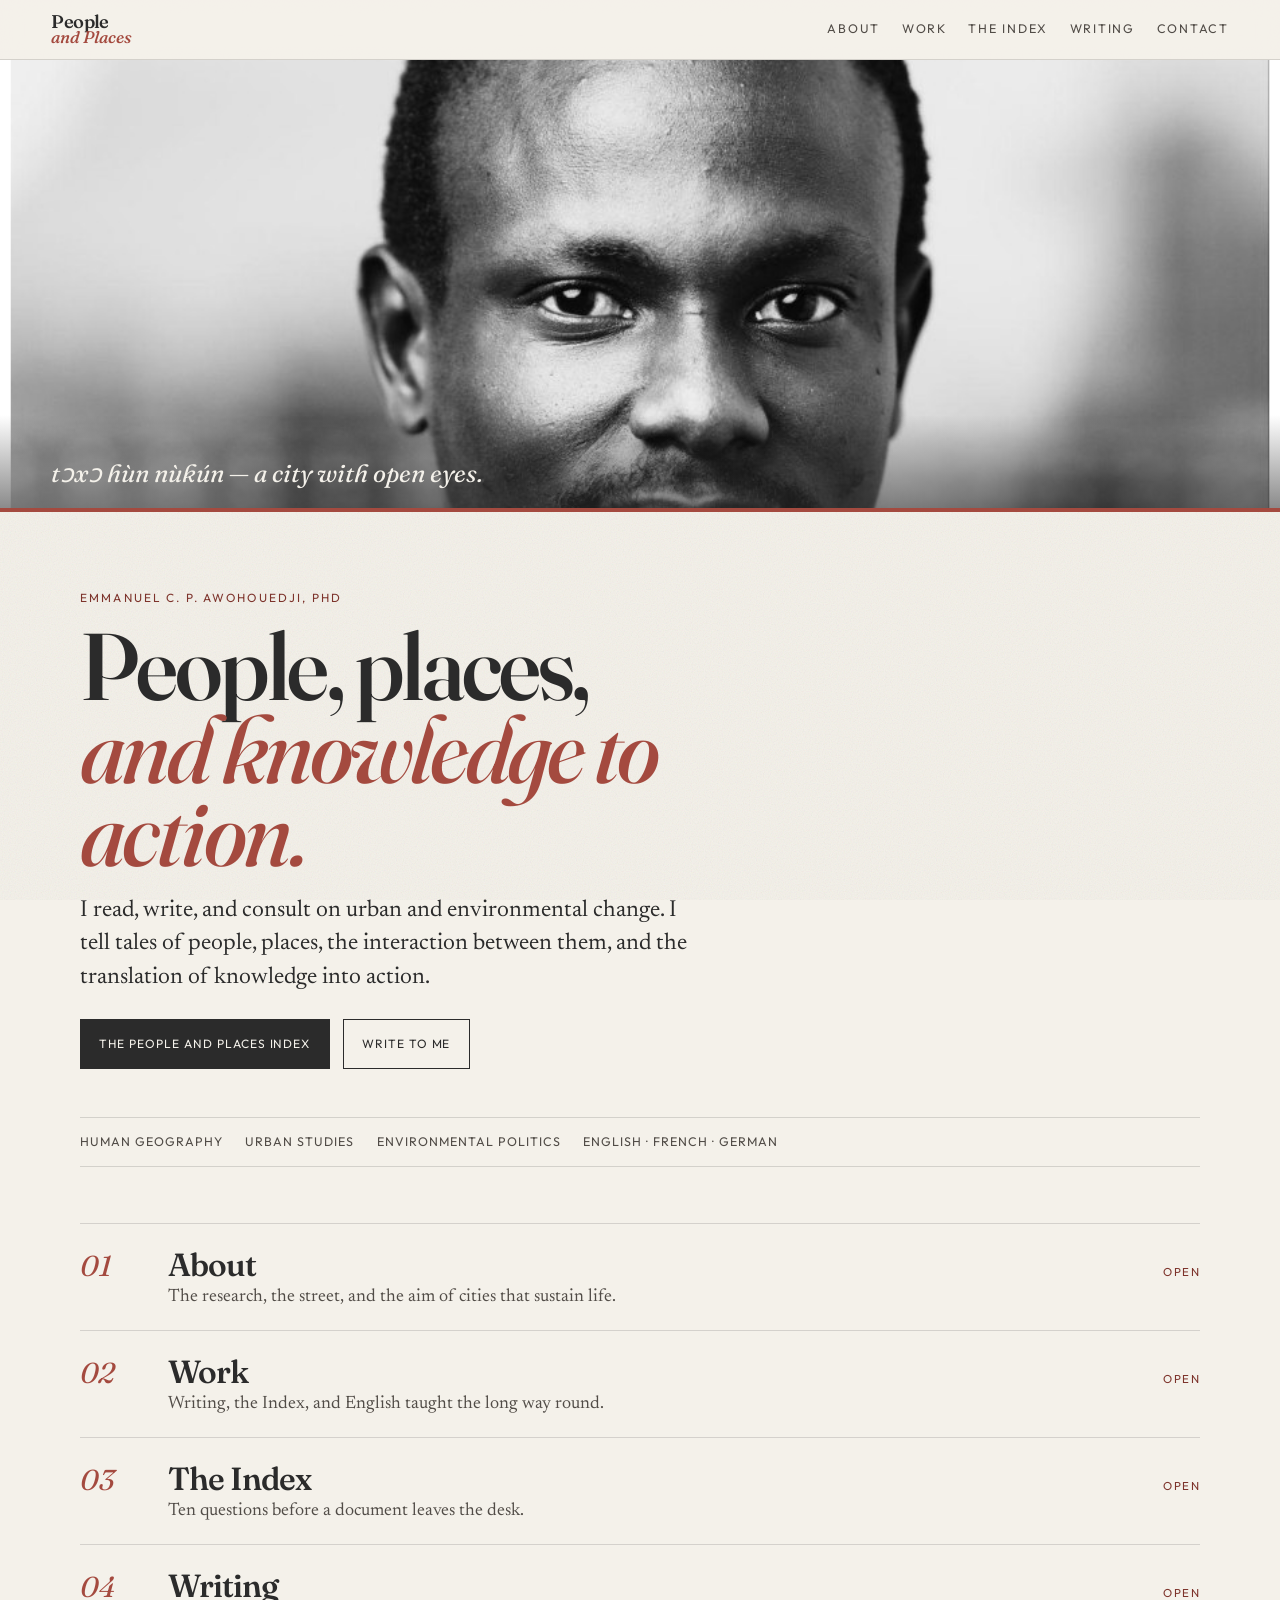
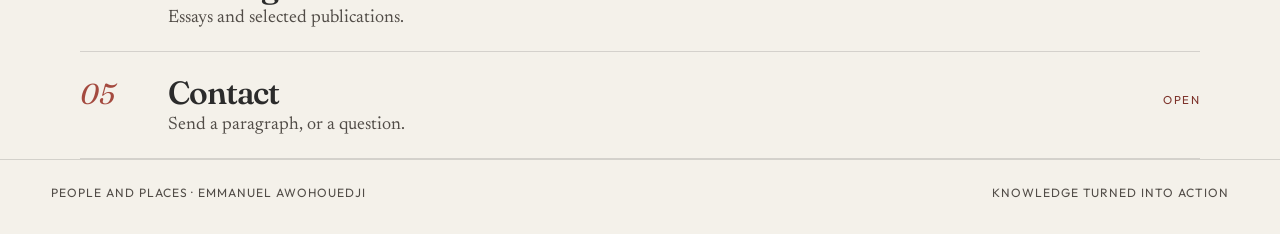
==== index.html @ 2963d398 "Add the People and Places personal site. Publish the multipage site built from the Tusso brief, with" ====
<!DOCTYPE html>
<html lang="en">
<head>
  <meta charset="utf-8">
  <meta name="viewport" content="width=device-width, initial-scale=1">
  <title>People and Places — Emmanuel Awohouedji</title>
  <meta name="description" content="Emmanuel C. P. Awohouedji writes and consults on people, places, and knowledge turned into action.">
  <link rel="icon" href="favicon.svg" type="image/svg+xml">
  <link rel="preconnect" href="https://fonts.googleapis.com">
  <link rel="preconnect" href="https://fonts.gstatic.com" crossorigin>
  <link href="https://fonts.googleapis.com/css2?family=Fraunces:ital,opsz,wght@0,9..144,500;0,9..144,560;1,9..144,480;1,9..144,560&family=Newsreader:ital,opsz,wght@0,6..72,400;0,6..72,500;1,6..72,400&family=Outfit:wght@400;500&display=swap" rel="stylesheet">
  <link rel="stylesheet" href="styles.css">
</head>
<body>
  <a class="skip" href="#content">Skip to content</a>
  <header class="site">
    <a class="brand" href="index.html" aria-current="page">
      <span class="brand-people">People</span>
      <span class="brand-places">and Places</span>
    </a>
    <button class="nav-toggle" type="button" aria-expanded="false" aria-controls="site-nav">Menu</button>
    <nav class="site-nav" id="site-nav">
      <a href="about.html">About</a>
      <a href="work.html">Work</a>
      <a href="ppi.html">The Index</a>
      <a href="writing.html">Writing</a>
      <a href="contact.html">Contact</a>
    </nav>
  </header>

  <main id="content">
    <figure class="accroche">
      <img class="face" src="assets/portrait-c.jpg" width="952" height="1326" alt="Portrait of Emmanuel Awohouedji">
      <figcaption>tɔxɔ hùn nùkún — a city with open eyes.</figcaption>
    </figure>
    <div class="wrap hero solo">
      <div>
        <p class="kicker">Emmanuel C. P. Awohouedji, PhD</p>
        <h1>People, places, <em>and knowledge to action.</em></h1>
        <p class="lede">I read, write, and consult on urban and environmental change. I tell tales of people, places, the interaction between them, and the translation of knowledge into action.</p>
        <div class="actions">
          <a class="btn" href="ppi.html">The People and Places Index</a>
          <a class="btn ghost" href="contact.html">Write to me</a>
        </div>
      </div>
    </div>

    <div class="wrap">
      <ul class="meta-row">
        <li>Human geography</li>
        <li>Urban studies</li>
        <li>Environmental politics</li>
        <li>English · French · German</li>
      </ul>
      <nav aria-label="Pages">
        <ol class="routes">
          <li>
            <a href="about.html">
              <span class="num">01</span>
              <div>
                <h2>About</h2>
                <p>The research, the street, and the aim of cities that sustain life.</p>
              </div>
              <span class="go">Open</span>
            </a>
          </li>
          <li>
            <a href="work.html">
              <span class="num">02</span>
              <div>
                <h2>Work</h2>
                <p>Writing, the Index, and English taught the long way round.</p>
              </div>
              <span class="go">Open</span>
            </a>
          </li>
          <li>
            <a href="ppi.html">
              <span class="num">03</span>
              <div>
                <h2>The Index</h2>
                <p>Ten questions before a document leaves the desk.</p>
              </div>
              <span class="go">Open</span>
            </a>
          </li>
          <li>
            <a href="writing.html">
              <span class="num">04</span>
              <div>
                <h2>Writing</h2>
                <p>Essays and selected publications.</p>
              </div>
              <span class="go">Open</span>
            </a>
          </li>
          <li>
            <a href="contact.html">
              <span class="num">05</span>
              <div>
                <h2>Contact</h2>
                <p>Send a paragraph, or a question.</p>
              </div>
              <span class="go">Open</span>
            </a>
          </li>
        </ol>
      </nav>
    </div>
  </main>

  <footer class="site">
    <span>People and Places · Emmanuel Awohouedji</span>
    <span>Knowledge turned into action</span>
  </footer>
  <script src="site.js"></script>
</body>
</html>
---- styles.css ----
:root {
  --paper: #f4f1ea;
  --paper-2: #ebe4d8;
  --ink: #2b2b2b;
  --ink-soft: #514c47;
  --clay: #a44a3f;
  --clay-deep: #7d332b;
  --line: rgba(43, 43, 43, 0.16);
  --sage: #6f7d68;
  --sand: #b08968;
  --slate: #5e6d7a;
  --shadow: 0 24px 60px rgba(43, 43, 43, 0.12);
  --serif: "Fraunces", "Iowan Old Style", Palatino, serif;
  --text: "Newsreader", "Iowan Old Style", Palatino, serif;
  --sans: "Outfit", "Avenir Next", sans-serif;
  --pad: clamp(1.25rem, 4vw, 3.5rem);
  --max: 1120px;
}

* { box-sizing: border-box; }

html { scroll-behavior: smooth; }

body {
  margin: 0;
  color: var(--ink);
  background: var(--paper);
  font-family: var(--text);
  font-size: 1.125rem;
  line-height: 1.6;
  font-optical-sizing: auto;
}

body::before {
  content: "";
  pointer-events: none;
  position: fixed;
  inset: 0;
  opacity: 0.35;
  background-image: url("data:image/svg+xml,%3Csvg xmlns='http://www.w3.org/2000/svg' width='180' height='180'%3E%3Cfilter id='n'%3E%3CfeTurbulence type='fractalNoise' baseFrequency='.85' numOctaves='2' stitchTiles='stitch'/%3E%3C/filter%3E%3Crect width='180' height='180' filter='url(%23n)' opacity='.35'/%3E%3C/svg%3E");
  mix-blend-mode: multiply;
  z-index: 0;
}

a { color: inherit; }

img { max-width: 100%; display: block; }

.skip {
  position: absolute;
  left: 1rem;
  top: -4rem;
  background: var(--ink);
  color: var(--paper);
  padding: 0.6rem 0.9rem;
  z-index: 20;
}

.skip:focus { top: 1rem; }

.wrap {
  width: min(var(--max), calc(100% - var(--pad) * 2));
  margin-inline: auto;
}

header.site {
  position: sticky;
  top: 0;
  z-index: 10;
  display: flex;
  align-items: center;
  justify-content: space-between;
  gap: 1rem;
  padding: 0.85rem var(--pad);
  background: rgba(244, 241, 234, 0.9);
  backdrop-filter: blur(10px);
  border-bottom: 1px solid var(--line);
}

.brand {
  text-decoration: none;
  display: flex;
  flex-direction: column;
  line-height: 0.9;
}

.brand-people {
  font-family: var(--serif);
  font-weight: 560;
  font-size: 1.15rem;
  letter-spacing: -0.03em;
}

.brand-places {
  font-family: var(--serif);
  font-style: italic;
  font-weight: 500;
  color: var(--clay);
  font-size: 1.05rem;
}

.nav-toggle {
  display: none;
  font-family: var(--sans);
  letter-spacing: 0.12em;
  text-transform: uppercase;
  font-size: 0.72rem;
  background: transparent;
  border: 1px solid var(--ink);
  padding: 0.55rem 0.75rem;
  color: var(--ink);
}

nav.site-nav {
  display: flex;
  gap: 1.35rem;
  align-items: center;
}

nav.site-nav a {
  font-family: var(--sans);
  font-size: 0.78rem;
  letter-spacing: 0.14em;
  text-transform: uppercase;
  text-decoration: none;
  color: var(--ink-soft);
}

nav.site-nav a:hover,
nav.site-nav a[aria-current="page"] { color: var(--clay-deep); }

.accroche {
  position: relative;
  z-index: 1;
  margin: 0;
  border-bottom: 4px solid var(--clay);
}

.accroche img {
  width: 100%;
  height: clamp(15rem, 42vw, 28rem);
  object-fit: cover;
}

.accroche img.face { object-position: center 16%; }
.accroche img.hands { object-position: center 42%; }
.accroche img.boat { object-position: center 35%; }
.accroche.plain img {
  height: auto;
  max-height: 70vh;
  object-fit: contain;
  background: var(--paper);
}

.accroche.plain figcaption {
  position: static;
  background: none;
  color: var(--ink-soft);
  padding: 0.8rem var(--pad) 0;
}
.accroche img.wall { object-position: center 42%; }
.accroche img.city { object-position: center 62%; }

.accroche figcaption {
  position: absolute;
  left: 0;
  right: 0;
  bottom: 0;
  margin: 0;
  padding: 2.4rem var(--pad) 0.9rem;
  background: linear-gradient(transparent, rgba(43, 43, 43, 0.55));
  color: var(--paper);
  font-family: var(--serif);
  font-style: italic;
  font-size: clamp(1.15rem, 2vw, 1.55rem);
}

.hero {
  display: grid;
  grid-template-columns: minmax(0, 1.15fr) minmax(0, 0.85fr);
  gap: clamp(2rem, 5vw, 4.5rem);
  align-items: center;
  padding: clamp(2.5rem, 6vw, 5rem) 0 3rem;
  position: relative;
  z-index: 1;
}

.hero.solo { grid-template-columns: minmax(0, 40rem); }

.kicker {
  font-family: var(--sans);
  letter-spacing: 0.18em;
  text-transform: uppercase;
  font-size: 0.74rem;
  color: var(--clay-deep);
  margin: 0 0 1rem;
}

h1, h2, h3 { font-family: var(--serif); font-weight: 560; letter-spacing: -0.03em; }

.hero h1 {
  font-size: clamp(3.4rem, 7.4vw, 6.6rem);
  line-height: 0.88;
  margin: 0 0 1.25rem;
  font-weight: 560;
}

.hero h1 em {
  font-style: italic;
  font-weight: 480;
  color: var(--clay);
}

.lede {
  font-size: clamp(1.2rem, 2vw, 1.45rem);
  line-height: 1.45;
  max-width: 38rem;
  margin: 0 0 1.5rem;
}

.fon {
  font-family: var(--serif);
  font-style: italic;
  color: var(--ink-soft);
  margin: 1.4rem 0 0;
}

.fon span { color: var(--clay-deep); }

.actions { display: flex; flex-wrap: wrap; gap: 0.8rem; }

.btn {
  display: inline-flex;
  align-items: center;
  justify-content: center;
  text-decoration: none;
  font-family: var(--sans);
  letter-spacing: 0.08em;
  text-transform: uppercase;
  font-size: 0.75rem;
  padding: 0.9rem 1.15rem;
  border: 1px solid var(--ink);
  background: var(--ink);
  color: var(--paper);
}

.btn.ghost {
  background: transparent;
  color: var(--ink);
}

.btn:hover { background: var(--clay); border-color: var(--clay); color: #fff; }
.btn.ghost:hover { background: var(--clay); color: #fff; }

.portrait-frame {
  position: relative;
  margin-left: 1.2rem;
}

.portrait-frame::before {
  content: "";
  position: absolute;
  inset: 1.1rem -1rem -1rem 1.2rem;
  background: var(--clay);
  z-index: 0;
}

.portrait-frame img {
  position: relative;
  z-index: 1;
  width: 100%;
  height: min(72vh, 38rem);
  object-fit: cover;
  object-position: center 22%;
  filter: grayscale(1) contrast(1.05);
}

.caption {
  position: relative;
  z-index: 1;
  margin: 0.8rem 0 0;
  font-family: var(--sans);
  font-size: 0.72rem;
  letter-spacing: 0.14em;
  text-transform: uppercase;
  color: var(--ink-soft);
}

.meta-row {
  display: flex;
  flex-wrap: wrap;
  gap: 0.6rem 1.4rem;
  border-top: 1px solid var(--line);
  border-bottom: 1px solid var(--line);
  padding: 0.9rem 0;
  margin: 0;
  list-style: none;
  font-family: var(--sans);
  font-size: 0.78rem;
  letter-spacing: 0.08em;
  text-transform: uppercase;
  color: var(--ink-soft);
  position: relative;
  z-index: 1;
}

section { position: relative; z-index: 1; padding: clamp(2.5rem, 6vw, 4.5rem) 0; }

.page {
  position: relative;
  z-index: 1;
  padding-bottom: clamp(3rem, 7vw, 5rem);
}

.routes {
  list-style: none;
  margin: clamp(2rem, 5vw, 3.5rem) 0 0;
  padding: 0;
  border-top: 1px solid var(--line);
}

.routes a {
  display: grid;
  grid-template-columns: 4.5rem 1fr auto;
  gap: 1rem;
  align-items: baseline;
  text-decoration: none;
  padding: 1.15rem 0;
  border-bottom: 1px solid var(--line);
}

.routes a:hover h2 { color: var(--clay); }

.routes h2 {
  margin: 0;
  font-size: clamp(1.6rem, 2.5vw, 2.1rem);
}

.routes p { margin: 0.15rem 0 0; color: var(--ink-soft); }

.routes .go {
  font-family: var(--sans);
  font-size: 0.72rem;
  letter-spacing: 0.12em;
  text-transform: uppercase;
  color: var(--clay-deep);
}

.section-label {
  font-family: var(--sans);
  letter-spacing: 0.18em;
  text-transform: uppercase;
  font-size: 0.72rem;
  color: var(--clay-deep);
  margin: 0 0 0.8rem;
}

h2 {
  font-size: clamp(2.2rem, 4vw, 3.5rem);
  line-height: 1;
  margin: 0 0 1.2rem;
}

.split {
  display: grid;
  grid-template-columns: 0.9fr 1.1fr;
  gap: clamp(1.5rem, 4vw, 4rem);
  align-items: start;
}

.about-copy p { margin-top: 0; }

.pull {
  font-family: var(--serif);
  font-size: clamp(1.6rem, 2.6vw, 2.15rem);
  line-height: 1.25;
  font-weight: 500;
  margin: 1.5rem 0;
  color: var(--clay-deep);
}

.about-photo img {
  width: 100%;
  height: min(70vh, 36rem);
  object-fit: cover;
  object-position: center 20%;
  filter: grayscale(1);
}

.facts {
  display: grid;
  grid-template-columns: 1fr 1fr;
  gap: 1rem 1.5rem;
  margin: 1.5rem 0 0;
  padding: 0;
  list-style: none;
}

.facts li {
  border-top: 1px solid var(--line);
  padding-top: 0.7rem;
}

.facts strong {
  display: block;
  font-family: var(--sans);
  font-weight: 500;
  font-size: 0.72rem;
  letter-spacing: 0.12em;
  text-transform: uppercase;
  color: var(--clay-deep);
  margin-bottom: 0.2rem;
}

.places {
  display: grid;
  grid-template-columns: 1.1fr 0.9fr 1fr;
  gap: 0.8rem;
  align-items: end;
}

.places figure { margin: 0; }

.places img {
  width: 100%;
  height: 22rem;
  object-fit: cover;
  filter: grayscale(0.25);
}

.places figure:nth-child(1) img { height: 28rem; object-position: center 40%; }
.places figure:nth-child(2) img { height: 18rem; margin-top: 2.5rem; object-position: center 60%; }
.places figure:nth-child(3) img { height: 26rem; object-position: center 45%; }

.places figcaption {
  font-family: var(--serif);
  font-style: italic;
  font-size: 1rem;
  margin-top: 0.55rem;
  color: var(--ink-soft);
}

.work-list { display: grid; gap: 0; }

.work-item {
  display: grid;
  grid-template-columns: 5rem 1fr 16rem;
  gap: 1.5rem;
  padding: 2rem 0;
  border-top: 1px solid var(--line);
  text-decoration: none;
}

.work-item:last-child { border-bottom: 1px solid var(--line); }

.num {
  font-family: var(--serif);
  font-style: italic;
  font-size: 1.8rem;
  color: var(--clay);
}

.work-item h3 {
  margin: 0 0 0.45rem;
  font-size: 1.8rem;
}

.work-item p { margin: 0 0 0.8rem; color: var(--ink-soft); }

.work-item ul {
  margin: 0;
  padding-left: 1.1rem;
}

.work-aside {
  font-family: var(--sans);
  font-size: 0.75rem;
  letter-spacing: 0.12em;
  text-transform: uppercase;
  align-self: end;
  color: var(--clay-deep);
}

.essays { list-style: none; margin: 0; padding: 0; }

.essays li { border-top: 1px solid var(--line); }

.essays a {
  display: grid;
  grid-template-columns: 7rem 1fr;
  gap: 1rem;
  padding: 1.05rem 0;
  text-decoration: none;
}

.essays a:hover h3 { color: var(--clay); }

.essays time {
  font-family: var(--sans);
  font-size: 0.75rem;
  letter-spacing: 0.08em;
  text-transform: uppercase;
  color: var(--ink-soft);
  padding-top: 0.35rem;
}

.essays h3 {
  margin: 0;
  font-size: 1.45rem;
  font-weight: 520;
}

.essays p { margin: 0.25rem 0 0; color: var(--ink-soft); }

.pubs { margin: 2rem 0 0; padding: 0; list-style: none; }
.pubs li {
  padding: 0.7rem 0;
  border-top: 1px solid var(--line);
  font-size: 1.05rem;
}

.contact-grid {
  display: grid;
  grid-template-columns: 0.85fr 1.15fr;
  gap: clamp(1.5rem, 4vw, 4rem);
}

.contact-list { list-style: none; margin: 1rem 0 0; padding: 0; }
.contact-list a { color: var(--clay-deep); }

form {
  display: grid;
  gap: 0.85rem;
}

label {
  display: grid;
  gap: 0.3rem;
  font-family: var(--sans);
  font-size: 0.72rem;
  letter-spacing: 0.12em;
  text-transform: uppercase;
}

input, select, textarea {
  font: inherit;
  color: var(--ink);
  background: transparent;
  border: none;
  border-bottom: 1px solid var(--ink);
  padding: 0.55rem 0;
  border-radius: 0;
}

textarea { min-height: 8rem; resize: vertical; }

input:focus, select:focus, textarea:focus {
  outline: 2px solid var(--clay);
  outline-offset: 3px;
}

.form-note { font-size: 0.95rem; color: var(--ink-soft); margin: 0; }

footer.site {
  position: relative;
  z-index: 1;
  border-top: 1px solid var(--line);
  padding: 1.4rem var(--pad) 2rem;
  display: flex;
  justify-content: space-between;
  gap: 1rem;
  flex-wrap: wrap;
  font-family: var(--sans);
  font-size: 0.75rem;
  letter-spacing: 0.08em;
  text-transform: uppercase;
  color: var(--ink-soft);
}

/* PPI page */
.ppi-hero { padding: clamp(2.5rem, 6vw, 4.5rem) 0 1rem; position: relative; z-index: 1; }
.ppi-hero h1 { font-size: clamp(2.8rem, 6vw, 5rem); line-height: 0.92; margin: 0 0 1rem; max-width: 16ch; }
.ppi-intro { max-width: 42rem; }

.steps {
  display: grid;
  grid-template-columns: repeat(4, 1fr);
  gap: 1rem;
  margin: 2rem 0 0;
  padding: 0;
  list-style: none;
}

.steps li {
  background: rgba(255, 255, 255, 0.35);
  border-top: 4px solid var(--clay);
  padding: 1rem 0.9rem 1.1rem;
}

.steps li:nth-child(2) { border-color: var(--sage); }
.steps li:nth-child(3) { border-color: var(--sand); }
.steps li:nth-child(4) { border-color: var(--slate); }

.steps strong {
  display: block;
  font-family: var(--serif);
  font-size: 1.2rem;
  font-weight: 560;
  margin-bottom: 0.35rem;
}

.steps span { display: block; color: var(--ink-soft); font-size: 1rem; }

.questions { list-style: none; margin: 2rem 0 0; padding: 0; }

.questions li {
  display: grid;
  grid-template-columns: 4.5rem 1fr;
  gap: 1rem;
  padding: 1.6rem 0;
  border-top: 1px solid var(--line);
}

.q-num {
  font-family: var(--serif);
  font-style: italic;
  font-size: 2rem;
  color: var(--clay);
  line-height: 1;
}

.questions h2 {
  font-size: clamp(1.45rem, 2.4vw, 2rem);
  margin: 0 0 0.4rem;
}

.questions p { margin: 0; color: var(--ink-soft); max-width: 46rem; }

.review-band {
  margin-top: 2rem;
  background: var(--ink);
  color: var(--paper);
  padding: clamp(1.5rem, 4vw, 2.5rem);
}

.review-band h2 { color: var(--paper); }
.review-band a { color: #f0c7c1; }
.review-band .btn { background: var(--paper); color: var(--ink); border-color: var(--paper); }
.review-band .btn:hover { background: var(--clay); color: #fff; border-color: var(--clay); }

@media (max-width: 860px) {
  .nav-toggle { display: inline-flex; }
  nav.site-nav {
    display: none;
    position: absolute;
    top: 100%;
    left: 0;
    right: 0;
    flex-direction: column;
    align-items: flex-start;
    gap: 1rem;
    padding: 1.2rem var(--pad) 1.5rem;
    background: var(--paper);
    border-bottom: 1px solid var(--line);
  }
  nav.site-nav.open { display: flex; }
  .hero, .split, .places, .contact-grid, .steps, .routes a { grid-template-columns: 1fr; }
  .routes .go { display: none; }
  .work-item { grid-template-columns: 3rem 1fr; }
  .work-aside { grid-column: 2; }
  .portrait-frame { margin-left: 0; max-width: 28rem; }
  .places figure:nth-child(2) img { margin-top: 0; }
  .essays a { grid-template-columns: 1fr; gap: 0.2rem; }
  .questions li { grid-template-columns: 1fr; }
}

@media (prefers-reduced-motion: reduce) {
  html { scroll-behavior: auto; }
}

@media print {
  body::before, header.site, footer.site, .nav-toggle, .actions, .no-print { display: none !important; }
  body { background: white; }
  a { text-decoration: none; }
}
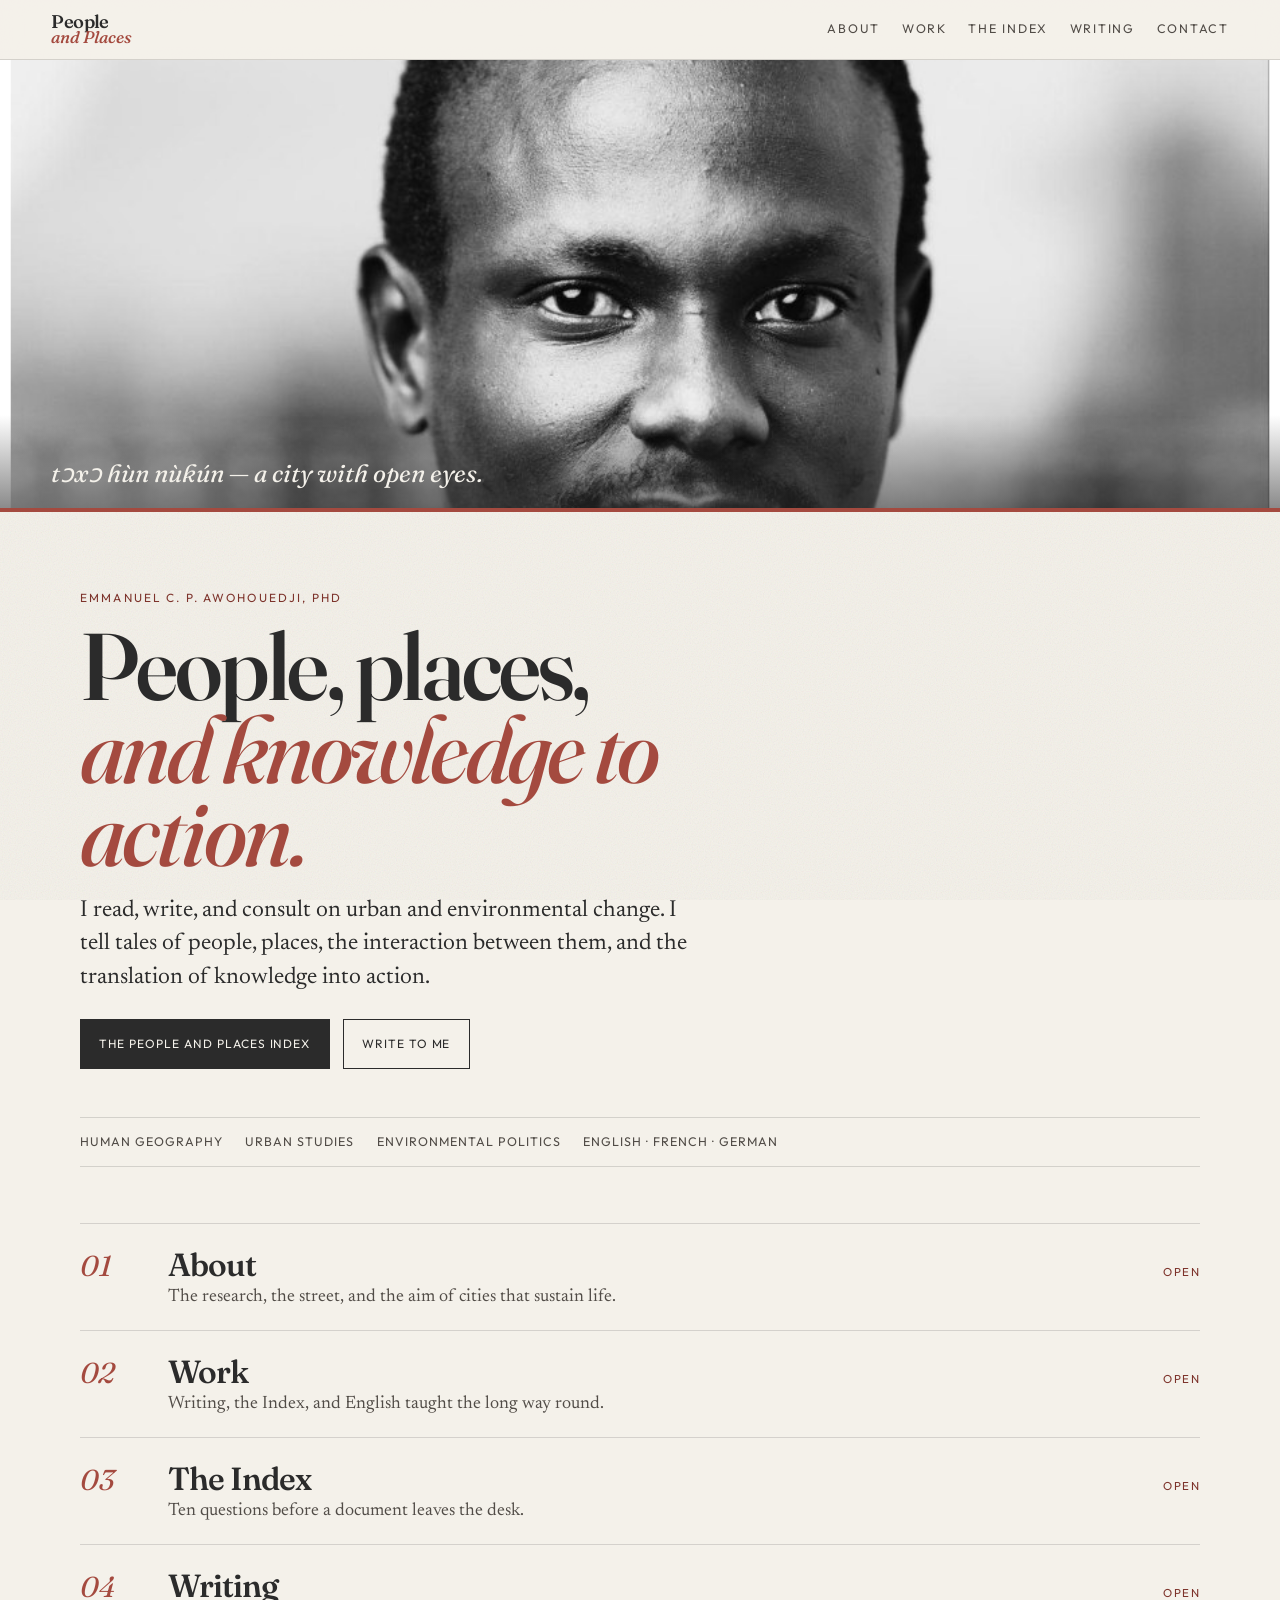
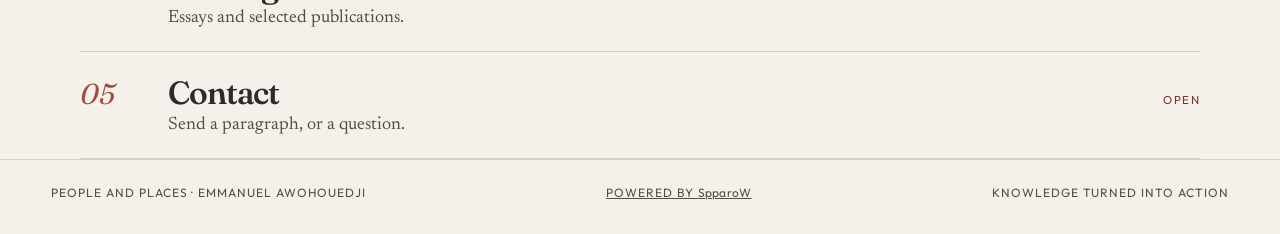
==== commit 0a5c15e0: "Credit SpparoW in the site footer. Link every page to www.spparow.org so the site shows who built it" ====
--- a/index.html
+++ b/index.html
@@ -111,6 +111,7 @@
 
   <footer class="site">
     <span>People and Places · Emmanuel Awohouedji</span>
+    <a class="credit" href="https://www.spparow.org">Powered by <span>SpparoW</span></a>
     <span>Knowledge turned into action</span>
   </footer>
   <script src="site.js"></script>
--- a/styles.css
+++ b/styles.css
@@ -568,6 +568,7 @@
   padding: 1.4rem var(--pad) 2rem;
   display: flex;
   justify-content: space-between;
+  align-items: center;
   gap: 1rem;
   flex-wrap: wrap;
   font-family: var(--sans);
@@ -575,6 +576,15 @@
   letter-spacing: 0.08em;
   text-transform: uppercase;
   color: var(--ink-soft);
+}
+
+footer.site .credit span {
+  text-transform: none;
+  letter-spacing: 0.02em;
+}
+
+footer.site .credit:hover {
+  color: var(--clay);
 }
 
 /* PPI page */
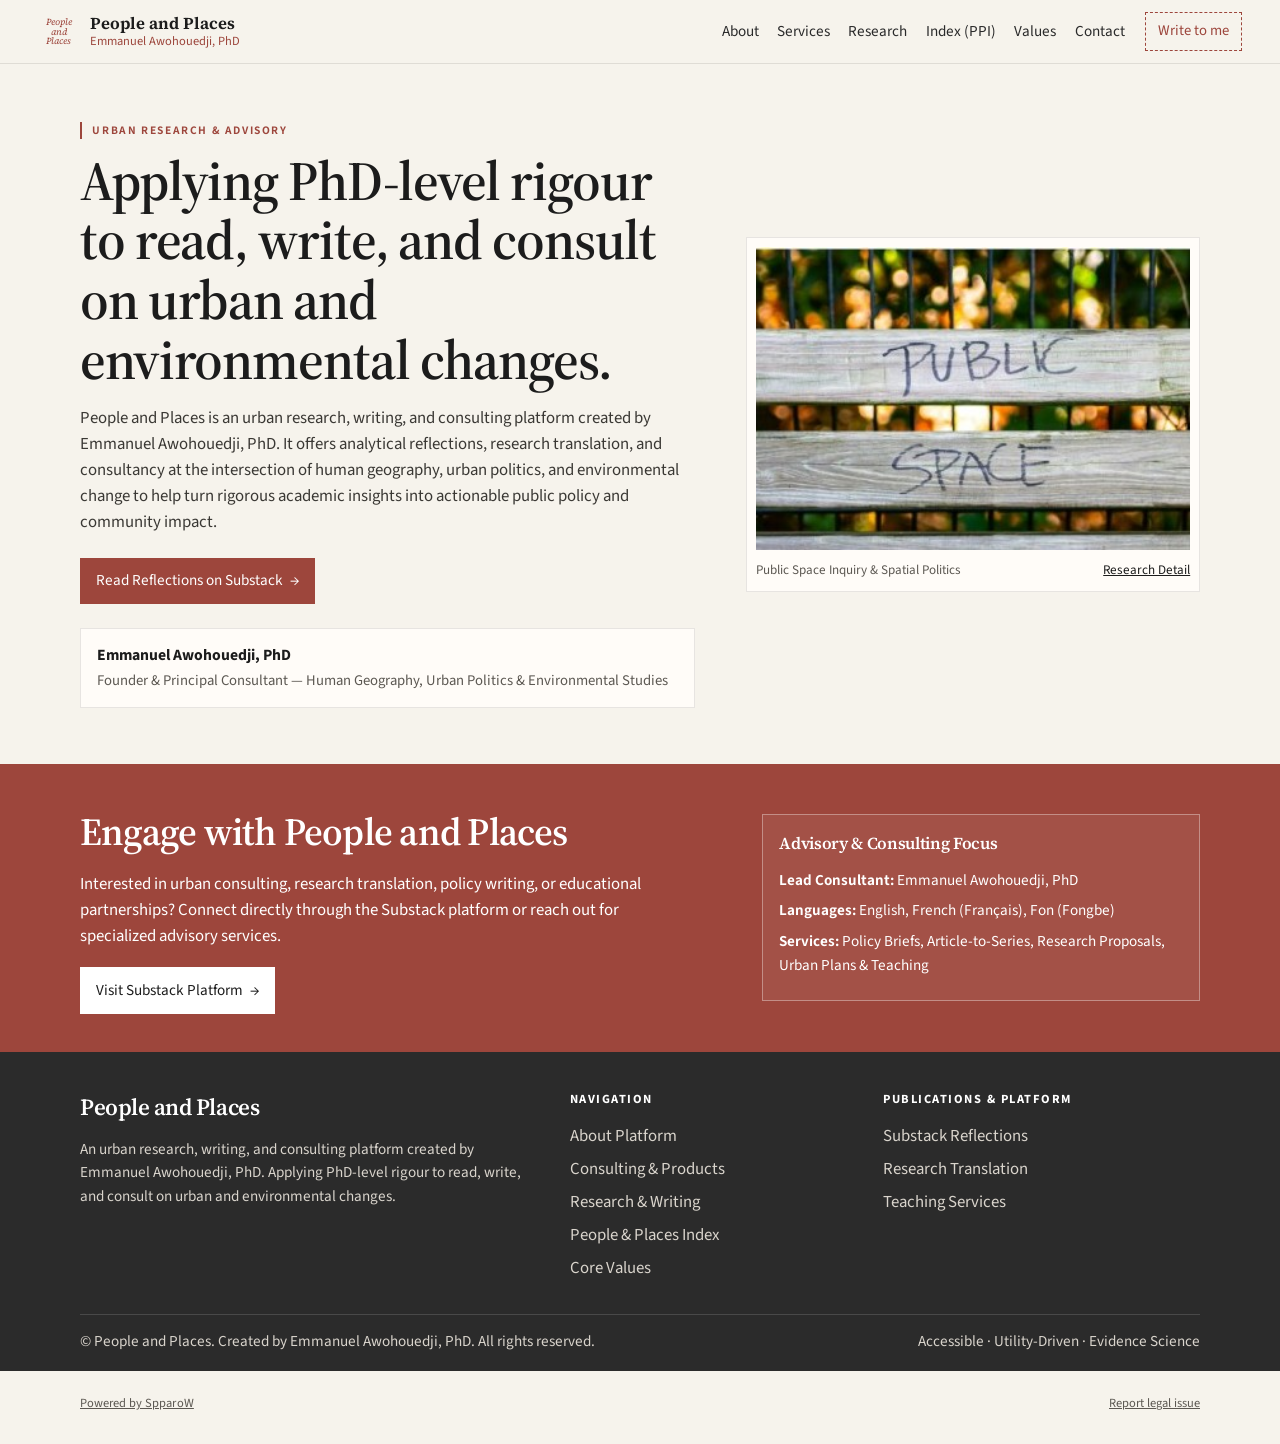
==== commit 1d2c88d7: "Rebuild the site around the new page structure. Give People and Places separate pages for services, " ====
--- a/index.html
+++ b/index.html
@@ -4,116 +4,108 @@
   <meta charset="utf-8">
   <meta name="viewport" content="width=device-width, initial-scale=1">
   <title>People and Places — Emmanuel Awohouedji</title>
-  <meta name="description" content="Emmanuel C. P. Awohouedji writes and consults on people, places, and knowledge turned into action.">
+  <meta name="description" content="People and Places is an urban research, writing, and consulting platform created by Emmanuel Awohouedji, PhD.">
   <link rel="icon" href="favicon.svg" type="image/svg+xml">
   <link rel="preconnect" href="https://fonts.googleapis.com">
   <link rel="preconnect" href="https://fonts.gstatic.com" crossorigin>
-  <link href="https://fonts.googleapis.com/css2?family=Fraunces:ital,opsz,wght@0,9..144,500;0,9..144,560;1,9..144,480;1,9..144,560&family=Newsreader:ital,opsz,wght@0,6..72,400;0,6..72,500;1,6..72,400&family=Outfit:wght@400;500&display=swap" rel="stylesheet">
+  <link href="https://fonts.googleapis.com/css2?family=Source+Sans+3:wght@400;600;700&family=Source+Serif+4:opsz,wght@8..60,500;8..60,600;8..60,700&display=swap" rel="stylesheet">
   <link rel="stylesheet" href="styles.css">
 </head>
 <body>
   <a class="skip" href="#content">Skip to content</a>
   <header class="site">
-    <a class="brand" href="index.html" aria-current="page">
-      <span class="brand-people">People</span>
-      <span class="brand-places">and Places</span>
+    <a class="brand" href="index.html">
+      <span class="mark">People<br>and Places</span>
+      <span class="brand-text">
+        <strong>People and Places</strong>
+        <small>Emmanuel Awohouedji, PhD</small>
+      </span>
     </a>
     <button class="nav-toggle" type="button" aria-expanded="false" aria-controls="site-nav">Menu</button>
     <nav class="site-nav" id="site-nav">
       <a href="about.html">About</a>
-      <a href="work.html">Work</a>
-      <a href="ppi.html">The Index</a>
-      <a href="writing.html">Writing</a>
+      <a href="services.html">Services</a>
+      <a href="research.html">Research</a>
+      <a href="ppi.html">Index (PPI)</a>
+      <a href="values.html">Values</a>
       <a href="contact.html">Contact</a>
+      <a class="slot slot-menu" href="contact.html">Write to me</a>
     </nav>
+    <a class="slot slot-bar" href="contact.html">Write to me</a>
   </header>
 
   <main id="content">
-    <figure class="accroche">
-      <img class="face" src="assets/portrait-c.jpg" width="952" height="1326" alt="Portrait of Emmanuel Awohouedji">
-      <figcaption>tɔxɔ hùn nùkún — a city with open eyes.</figcaption>
-    </figure>
-    <div class="wrap hero solo">
+    <section class="wrap hero">
       <div>
-        <p class="kicker">Emmanuel C. P. Awohouedji, PhD</p>
-        <h1>People, places, <em>and knowledge to action.</em></h1>
-        <p class="lede">I read, write, and consult on urban and environmental change. I tell tales of people, places, the interaction between them, and the translation of knowledge into action.</p>
-        <div class="actions">
-          <a class="btn" href="ppi.html">The People and Places Index</a>
-          <a class="btn ghost" href="contact.html">Write to me</a>
+        <p class="kicker bar">Urban research &amp; advisory</p>
+        <h1>Applying PhD-level rigour to read, write, and consult on urban and environmental changes.</h1>
+        <p class="lede">People and Places is an urban research, writing, and consulting platform created by Emmanuel Awohouedji, PhD. It offers analytical reflections, research translation, and consultancy at the intersection of human geography, urban politics, and environmental change to help turn rigorous academic insights into actionable public policy and community impact.</p>
+        <a class="btn" href="https://emmanuelawohouedji.substack.com/">Read Reflections on Substack <span aria-hidden="true">→</span></a>
+        <aside class="identity">
+          <strong>Emmanuel Awohouedji, PhD</strong>
+          <span>Founder &amp; Principal Consultant — Human Geography, Urban Politics &amp; Environmental Studies</span>
+        </aside>
+      </div>
+      <figure class="hero-photo">
+        <img src="assets/public-space.jpg" width="342" height="238" alt="Wooden bench slats lettered PUBLIC SPACE, with a metal fence and trees behind">
+        <figcaption>
+          <span>Public Space Inquiry &amp; Spatial Politics</span>
+          <a href="research.html">Research Detail</a>
+        </figcaption>
+      </figure>
+    </section>
+
+    <section class="engage">
+      <div class="wrap engage-grid">
+        <div>
+          <h2>Engage with People and Places</h2>
+          <p>Interested in urban consulting, research translation, policy writing, or educational partnerships? Connect directly through the Substack platform or reach out for specialized advisory services.</p>
+          <a class="btn light" href="https://emmanuelawohouedji.substack.com/">Visit Substack Platform <span aria-hidden="true">→</span></a>
         </div>
+        <aside class="engage-note">
+          <h3>Advisory &amp; Consulting Focus</h3>
+          <p><strong>Lead Consultant:</strong> Emmanuel Awohouedji, PhD</p>
+          <p><strong>Languages:</strong> English, French (Français), Fon (Fongbe)</p>
+          <p><strong>Services:</strong> Policy Briefs, Article-to-Series, Research Proposals, Urban Plans &amp; Teaching</p>
+        </aside>
       </div>
-    </div>
-
-    <div class="wrap">
-      <ul class="meta-row">
-        <li>Human geography</li>
-        <li>Urban studies</li>
-        <li>Environmental politics</li>
-        <li>English · French · German</li>
-      </ul>
-      <nav aria-label="Pages">
-        <ol class="routes">
-          <li>
-            <a href="about.html">
-              <span class="num">01</span>
-              <div>
-                <h2>About</h2>
-                <p>The research, the street, and the aim of cities that sustain life.</p>
-              </div>
-              <span class="go">Open</span>
-            </a>
-          </li>
-          <li>
-            <a href="work.html">
-              <span class="num">02</span>
-              <div>
-                <h2>Work</h2>
-                <p>Writing, the Index, and English taught the long way round.</p>
-              </div>
-              <span class="go">Open</span>
-            </a>
-          </li>
-          <li>
-            <a href="ppi.html">
-              <span class="num">03</span>
-              <div>
-                <h2>The Index</h2>
-                <p>Ten questions before a document leaves the desk.</p>
-              </div>
-              <span class="go">Open</span>
-            </a>
-          </li>
-          <li>
-            <a href="writing.html">
-              <span class="num">04</span>
-              <div>
-                <h2>Writing</h2>
-                <p>Essays and selected publications.</p>
-              </div>
-              <span class="go">Open</span>
-            </a>
-          </li>
-          <li>
-            <a href="contact.html">
-              <span class="num">05</span>
-              <div>
-                <h2>Contact</h2>
-                <p>Send a paragraph, or a question.</p>
-              </div>
-              <span class="go">Open</span>
-            </a>
-          </li>
-        </ol>
-      </nav>
-    </div>
+    </section>
   </main>
 
   <footer class="site">
-    <span>People and Places · Emmanuel Awohouedji</span>
+    <div class="wrap foot-grid">
+      <div>
+        <h2>People and Places</h2>
+        <p>An urban research, writing, and consulting platform created by Emmanuel Awohouedji, PhD. Applying PhD-level rigour to read, write, and consult on urban and environmental changes.</p>
+      </div>
+      <div>
+        <h3>Navigation</h3>
+        <ul>
+          <li><a href="about.html">About Platform</a></li>
+          <li><a href="services.html">Consulting &amp; Products</a></li>
+          <li><a href="research.html">Research &amp; Writing</a></li>
+          <li><a href="ppi.html">People &amp; Places Index</a></li>
+          <li><a href="values.html">Core Values</a></li>
+        </ul>
+      </div>
+      <div>
+        <h3>Publications &amp; Platform</h3>
+        <ul>
+          <li><a href="https://emmanuelawohouedji.substack.com/">Substack Reflections</a></li>
+          <li><a href="research.html">Research Translation</a></li>
+          <li><a href="services.html#teaching">Teaching Services</a></li>
+        </ul>
+      </div>
+    </div>
+    <div class="wrap foot-bar">
+      <p>© People and Places. Created by Emmanuel Awohouedji, PhD. All rights reserved.</p>
+      <p>Accessible · Utility-Driven · Evidence Science</p>
+    </div>
+  </footer>
+  <p class="legal-row wrap">
     <a class="credit" href="https://www.spparow.org">Powered by <span>SpparoW</span></a>
-    <span>Knowledge turned into action</span>
-  </footer>
+    <a href="mailto:emmanuel.awohouedji@gmail.com?subject=Legal%20issue">Report legal issue</a>
+  </p>
   <script src="site.js"></script>
 </body>
 </html>
--- a/styles.css
+++ b/styles.css
@@ -1,19 +1,17 @@
 :root {
-  --paper: #f4f1ea;
-  --paper-2: #ebe4d8;
-  --ink: #2b2b2b;
-  --ink-soft: #514c47;
-  --clay: #a44a3f;
+  --paper: #f6f3ec;
+  --paper-deep: #f3efe6;
+  --card: #fffcf8;
+  --ink: #1c1c1c;
+  --muted: #5c5852;
+  --clay: #9d463c;
   --clay-deep: #7d332b;
-  --line: rgba(43, 43, 43, 0.16);
-  --sage: #6f7d68;
-  --sand: #b08968;
-  --slate: #5e6d7a;
-  --shadow: 0 24px 60px rgba(43, 43, 43, 0.12);
-  --serif: "Fraunces", "Iowan Old Style", Palatino, serif;
-  --text: "Newsreader", "Iowan Old Style", Palatino, serif;
-  --sans: "Outfit", "Avenir Next", sans-serif;
-  --pad: clamp(1.25rem, 4vw, 3.5rem);
+  --footer: #2b2b2b;
+  --footer-text: #d9d4cc;
+  --line: rgba(28, 28, 28, 0.1);
+  --serif: "Source Serif 4", "Iowan Old Style", Palatino, serif;
+  --sans: "Source Sans 3", "Avenir Next", sans-serif;
+  --pad: clamp(1.1rem, 3vw, 2.4rem);
   --max: 1120px;
 }
 
@@ -25,26 +23,14 @@
   margin: 0;
   color: var(--ink);
   background: var(--paper);
-  font-family: var(--text);
-  font-size: 1.125rem;
-  line-height: 1.6;
-  font-optical-sizing: auto;
-}
-
-body::before {
-  content: "";
-  pointer-events: none;
-  position: fixed;
-  inset: 0;
-  opacity: 0.35;
-  background-image: url("data:image/svg+xml,%3Csvg xmlns='http://www.w3.org/2000/svg' width='180' height='180'%3E%3Cfilter id='n'%3E%3CfeTurbulence type='fractalNoise' baseFrequency='.85' numOctaves='2' stitchTiles='stitch'/%3E%3C/filter%3E%3Crect width='180' height='180' filter='url(%23n)' opacity='.35'/%3E%3C/svg%3E");
-  mix-blend-mode: multiply;
-  z-index: 0;
-}
+  font-family: var(--sans);
+  font-size: 1.05rem;
+  line-height: 1.55;
+}
+
+img { max-width: 100%; display: block; }
 
 a { color: inherit; }
-
-img { max-width: 100%; display: block; }
 
 .skip {
   position: absolute;
@@ -52,11 +38,11 @@
   top: -4rem;
   background: var(--ink);
   color: var(--paper);
-  padding: 0.6rem 0.9rem;
-  z-index: 20;
-}
-
-.skip:focus { top: 1rem; }
+  padding: 0.55rem 0.8rem;
+  z-index: 30;
+}
+
+.skip:focus { top: 0.75rem; }
 
 .wrap {
   width: min(var(--max), calc(100% - var(--pad) * 2));
@@ -66,600 +52,620 @@
 header.site {
   position: sticky;
   top: 0;
-  z-index: 10;
+  z-index: 20;
   display: flex;
   align-items: center;
-  justify-content: space-between;
-  gap: 1rem;
-  padding: 0.85rem var(--pad);
-  background: rgba(244, 241, 234, 0.9);
-  backdrop-filter: blur(10px);
+  gap: 1.25rem;
+  padding: 0.75rem var(--pad);
+  background: rgba(246, 243, 236, 0.94);
+  backdrop-filter: blur(12px);
   border-bottom: 1px solid var(--line);
 }
 
 .brand {
+  display: flex;
+  align-items: center;
+  gap: 0.7rem;
   text-decoration: none;
-  display: flex;
-  flex-direction: column;
-  line-height: 0.9;
-}
-
-.brand-people {
-  font-family: var(--serif);
-  font-weight: 560;
-  font-size: 1.15rem;
-  letter-spacing: -0.03em;
-}
-
-.brand-places {
+  margin-right: auto;
+}
+
+.mark {
+  width: 2.55rem;
   font-family: var(--serif);
   font-style: italic;
-  font-weight: 500;
+  font-size: 0.58rem;
+  line-height: 1.05;
   color: var(--clay);
+  text-align: center;
+}
+
+.brand-text {
+  display: flex;
+  flex-direction: column;
+  line-height: 1.05;
+}
+
+.brand-text strong {
+  font-family: var(--serif);
   font-size: 1.05rem;
+  font-weight: 650;
+}
+
+.brand-text small {
+  color: var(--clay);
+  font-size: 0.78rem;
+  margin-top: 0.12rem;
 }
 
 .nav-toggle {
   display: none;
   font-family: var(--sans);
-  letter-spacing: 0.12em;
+  letter-spacing: 0.08em;
   text-transform: uppercase;
   font-size: 0.72rem;
   background: transparent;
   border: 1px solid var(--ink);
-  padding: 0.55rem 0.75rem;
+  padding: 0.5rem 0.7rem;
   color: var(--ink);
 }
 
 nav.site-nav {
   display: flex;
-  gap: 1.35rem;
   align-items: center;
+  gap: 1.15rem;
 }
 
 nav.site-nav a {
-  font-family: var(--sans);
-  font-size: 0.78rem;
+  text-decoration: none;
+  font-size: 0.95rem;
+  color: #2a2a2a;
+}
+
+nav.site-nav a[aria-current="page"] { font-weight: 650; }
+
+.slot {
+  text-decoration: none;
+  color: var(--clay);
+  border: 1px dashed var(--clay);
+  padding: 0.45rem 0.75rem;
+  font-size: 0.92rem;
+  white-space: nowrap;
+}
+
+.slot-menu { display: none; }
+
+.kicker {
+  margin: 0 0 0.7rem;
+  color: var(--clay);
+  font-size: 0.72rem;
+  font-weight: 650;
   letter-spacing: 0.14em;
   text-transform: uppercase;
-  text-decoration: none;
-  color: var(--ink-soft);
-}
-
-nav.site-nav a:hover,
-nav.site-nav a[aria-current="page"] { color: var(--clay-deep); }
-
-.accroche {
-  position: relative;
-  z-index: 1;
-  margin: 0;
-  border-bottom: 4px solid var(--clay);
-}
-
-.accroche img {
-  width: 100%;
-  height: clamp(15rem, 42vw, 28rem);
-  object-fit: cover;
-}
-
-.accroche img.face { object-position: center 16%; }
-.accroche img.hands { object-position: center 42%; }
-.accroche img.boat { object-position: center 35%; }
-.accroche.plain img {
-  height: auto;
-  max-height: 70vh;
-  object-fit: contain;
-  background: var(--paper);
-}
-
-.accroche.plain figcaption {
-  position: static;
-  background: none;
-  color: var(--ink-soft);
-  padding: 0.8rem var(--pad) 0;
-}
-.accroche img.wall { object-position: center 42%; }
-.accroche img.city { object-position: center 62%; }
-
-.accroche figcaption {
-  position: absolute;
-  left: 0;
-  right: 0;
-  bottom: 0;
-  margin: 0;
-  padding: 2.4rem var(--pad) 0.9rem;
-  background: linear-gradient(transparent, rgba(43, 43, 43, 0.55));
-  color: var(--paper);
-  font-family: var(--serif);
-  font-style: italic;
-  font-size: clamp(1.15rem, 2vw, 1.55rem);
-}
-
-.hero {
-  display: grid;
-  grid-template-columns: minmax(0, 1.15fr) minmax(0, 0.85fr);
-  gap: clamp(2rem, 5vw, 4.5rem);
+}
+
+.kicker.bar {
+  display: flex;
   align-items: center;
-  padding: clamp(2.5rem, 6vw, 5rem) 0 3rem;
-  position: relative;
-  z-index: 1;
-}
-
-.hero.solo { grid-template-columns: minmax(0, 40rem); }
-
-.kicker {
-  font-family: var(--sans);
-  letter-spacing: 0.18em;
-  text-transform: uppercase;
-  font-size: 0.74rem;
-  color: var(--clay-deep);
+  gap: 0.65rem;
+}
+
+.kicker.bar::before {
+  content: "";
+  width: 2px;
+  height: 1.05rem;
+  background: var(--clay);
+}
+
+h1, h2, h3 { font-family: var(--serif); font-weight: 600; letter-spacing: -0.02em; }
+
+h1 {
   margin: 0 0 1rem;
-}
-
-h1, h2, h3 { font-family: var(--serif); font-weight: 560; letter-spacing: -0.03em; }
-
-.hero h1 {
-  font-size: clamp(3.4rem, 7.4vw, 6.6rem);
-  line-height: 0.88;
-  margin: 0 0 1.25rem;
-  font-weight: 560;
-}
-
-.hero h1 em {
-  font-style: italic;
-  font-weight: 480;
-  color: var(--clay);
+  font-size: clamp(2.15rem, 4.4vw, 3.45rem);
+  line-height: 1.08;
 }
 
 .lede {
-  font-size: clamp(1.2rem, 2vw, 1.45rem);
-  line-height: 1.45;
-  max-width: 38rem;
-  margin: 0 0 1.5rem;
-}
-
-.fon {
-  font-family: var(--serif);
-  font-style: italic;
-  color: var(--ink-soft);
-  margin: 1.4rem 0 0;
-}
-
-.fon span { color: var(--clay-deep); }
-
-.actions { display: flex; flex-wrap: wrap; gap: 0.8rem; }
+  margin: 0 0 1.4rem;
+  max-width: 40rem;
+  color: #3a3834;
+  font-size: 1.05rem;
+}
 
 .btn {
   display: inline-flex;
   align-items: center;
-  justify-content: center;
+  gap: 0.45rem;
+  background: var(--clay);
+  color: #fff;
   text-decoration: none;
+  border: 0;
+  padding: 0.72rem 1rem;
   font-family: var(--sans);
-  letter-spacing: 0.08em;
+  font-size: 0.95rem;
+  cursor: pointer;
+}
+
+.btn:hover { background: var(--clay-deep); }
+
+.btn.light {
+  background: #fff;
+  color: var(--ink);
+}
+
+.btn.light:hover { background: var(--paper); }
+
+.hero {
+  display: grid;
+  grid-template-columns: minmax(0, 1.15fr) minmax(16rem, 0.85fr);
+  gap: clamp(1.5rem, 4vw, 3.5rem);
+  align-items: center;
+  padding: clamp(2.2rem, 5vw, 3.6rem) 0 2.5rem;
+}
+
+.identity {
+  margin-top: 1.5rem;
+  background: var(--card);
+  border: 1px solid var(--line);
+  padding: 0.85rem 1rem;
+}
+
+.identity strong { display: block; font-size: 0.98rem; }
+
+.identity span {
+  display: block;
+  margin-top: 0.2rem;
+  color: var(--muted);
+  font-size: 0.92rem;
+}
+
+.hero-photo {
+  margin: 0;
+  background: var(--card);
+  border: 1px solid var(--line);
+  padding: 0.55rem 0.55rem 0.7rem;
+}
+
+.hero-photo img {
+  width: 100%;
+  height: auto;
+}
+
+.hero-photo figcaption {
+  display: flex;
+  justify-content: space-between;
+  gap: 1rem;
+  margin-top: 0.65rem;
+  font-size: 0.82rem;
+  color: var(--muted);
+}
+
+.hero-photo figcaption a { color: var(--ink); }
+
+.pillars {
+  display: grid;
+  grid-template-columns: repeat(4, 1fr);
+  gap: 1.25rem;
+  padding: 1.6rem 0 0.4rem;
+}
+
+.pillars article {
+  border-left: 3px solid var(--clay);
+  padding-left: 0.8rem;
+}
+
+.pillars h2 {
+  margin: 0 0 0.35rem;
+  font-size: 1rem;
+}
+
+.pillars p {
+  margin: 0;
+  color: var(--muted);
+  font-size: 0.92rem;
+}
+
+.page-head { padding: clamp(2rem, 4vw, 3rem) 0 0.5rem; }
+
+.split {
+  display: grid;
+  grid-template-columns: minmax(0, 1.05fr) minmax(16rem, 0.95fr);
+  gap: clamp(1.25rem, 3vw, 2.4rem);
+  align-items: start;
+  padding-bottom: 3rem;
+}
+
+.prose p { margin: 0 0 1rem; color: #33312e; }
+
+.domain {
+  border: 1px solid var(--line);
+  background: var(--card);
+  padding: 0.9rem 1rem;
+  margin: 0 0 0.75rem;
+}
+
+.domain h3 {
+  margin: 0 0 0.3rem;
+  color: var(--clay);
+  font-size: 1.05rem;
+}
+
+.domain p { margin: 0; color: var(--muted); font-size: 0.95rem; }
+
+.stack-photo {
+  margin: 0 0 0.85rem;
+  background: var(--card);
+  border: 1px solid var(--line);
+  padding: 0.45rem 0.45rem 0.65rem;
+}
+
+.stack-photo img {
+  width: 100%;
+  height: auto;
+}
+
+.stack-photo figcaption {
+  margin-top: 0.5rem;
+  font-size: 0.86rem;
+  color: var(--muted);
+}
+
+.services {
+  display: grid;
+  grid-template-columns: repeat(3, 1fr);
+  gap: 1rem;
+  padding-bottom: 3rem;
+}
+
+.service {
+  background: var(--card);
+  border: 1px solid var(--line);
+  min-width: 0;
+}
+
+.service img {
+  width: 100%;
+  height: auto;
+}
+
+.service div { padding: 0.95rem 1rem 1.15rem; }
+
+.service .label {
+  margin: 0 0 0.35rem;
+  color: var(--clay);
+  font-size: 0.72rem;
+  font-weight: 700;
+  letter-spacing: 0.12em;
   text-transform: uppercase;
-  font-size: 0.75rem;
-  padding: 0.9rem 1.15rem;
+}
+
+.service h2 {
+  margin: 0 0 0.45rem;
+  font-size: 1.25rem;
+  line-height: 1.2;
+}
+
+.service p { margin: 0; color: var(--muted); font-size: 0.95rem; }
+
+.paper-shot {
+  margin: 0;
+  background: var(--card);
+  border: 1px solid var(--line);
+  padding: 0.7rem;
+}
+
+.paper-shot img { width: 100%; height: auto; }
+
+.paper-shot figcaption {
+  margin-top: 0.7rem;
+  font-size: 0.92rem;
+  color: var(--muted);
+}
+
+.lang-switch {
+  display: flex;
+  flex-wrap: wrap;
+  gap: 0.45rem;
+  margin: 1rem 0;
+}
+
+.lang-switch button {
+  font-family: var(--sans);
+  font-size: 0.92rem;
+  background: #fff;
+  border: 1px solid #cfc8be;
+  padding: 0.4rem 0.7rem;
+  cursor: pointer;
+  color: var(--ink);
+}
+
+.lang-switch button[aria-selected="true"] {
+  border-color: var(--ink);
+  background: var(--paper-deep);
+}
+
+.lang-panel[hidden] { display: none; }
+
+.lang-panel p { margin: 0 0 0.7rem; color: #33312e; }
+
+.outline {
+  display: inline-flex;
+  margin-top: 0.4rem;
+  text-decoration: none;
   border: 1px solid var(--ink);
-  background: var(--ink);
-  color: var(--paper);
-}
-
-.btn.ghost {
-  background: transparent;
-  color: var(--ink);
-}
-
-.btn:hover { background: var(--clay); border-color: var(--clay); color: #fff; }
-.btn.ghost:hover { background: var(--clay); color: #fff; }
-
-.portrait-frame {
+  padding: 0.65rem 0.9rem;
+  background: #fff;
+}
+
+.essays {
+  list-style: none;
+  margin: 0;
+  padding: 0 0 2.5rem;
+}
+
+.essays a {
+  display: grid;
+  grid-template-columns: 5.5rem 1fr;
+  gap: 1rem;
+  text-decoration: none;
+  border-top: 1px solid var(--line);
+  padding: 0.9rem 0;
+}
+
+.essays time { color: var(--clay); font-size: 0.88rem; }
+
+.essays h3 { margin: 0 0 0.2rem; font-size: 1.15rem; }
+
+.essays p { margin: 0; color: var(--muted); }
+
+.pubs { color: #33312e; padding-bottom: 2rem; }
+
+.pubs a { color: var(--clay-deep); }
+
+.ppi-layout {
+  display: grid;
+  grid-template-columns: minmax(0, 0.9fr) minmax(0, 1.1fr);
+  gap: 1.25rem;
+  align-items: start;
+  padding-bottom: 2.5rem;
+}
+
+.ppi-sheet {
+  background: #f3efe6;
+  border: 1px solid var(--line);
+  padding: 1.1rem 1rem 1.2rem;
+  font-size: 0.84rem;
+  line-height: 1.35;
+}
+
+.ppi-sheet h2 {
+  margin: 0;
+  text-align: center;
+  font-size: 1rem;
+}
+
+.ppi-sheet .sheet-kicker {
+  margin: 0.15rem 0 0.7rem;
+  text-align: center;
+  color: var(--clay);
+  font-weight: 700;
+  font-size: 0.78rem;
+}
+
+.ppi-sheet ol { margin: 0; padding-left: 1.1rem; }
+
+.ppi-sheet li { margin: 0 0 0.55rem; }
+
+.ppi-sheet strong { display: block; font-size: 0.78rem; letter-spacing: 0.01em; }
+
+.ppi-side h2 {
+  margin: 0.2rem 0 0.7rem;
+  font-size: clamp(1.8rem, 3vw, 2.4rem);
+  line-height: 1.12;
+}
+
+.checks {
+  margin: 0 0 1.2rem;
+  padding: 0;
+  list-style: none;
+}
+
+.checks li {
   position: relative;
-  margin-left: 1.2rem;
-}
-
-.portrait-frame::before {
+  padding-left: 1rem;
+  margin: 0 0 0.55rem;
+  color: #33312e;
+}
+
+.checks li::before {
   content: "";
   position: absolute;
-  inset: 1.1rem -1rem -1rem 1.2rem;
+  left: 0;
+  top: 0.55rem;
+  width: 0.35rem;
+  height: 0.35rem;
   background: var(--clay);
-  z-index: 0;
-}
-
-.portrait-frame img {
-  position: relative;
-  z-index: 1;
-  width: 100%;
-  height: min(72vh, 38rem);
-  object-fit: cover;
-  object-position: center 22%;
-  filter: grayscale(1) contrast(1.05);
-}
-
-.caption {
-  position: relative;
-  z-index: 1;
-  margin: 0.8rem 0 0;
-  font-family: var(--sans);
-  font-size: 0.72rem;
-  letter-spacing: 0.14em;
-  text-transform: uppercase;
-  color: var(--ink-soft);
-}
-
-.meta-row {
-  display: flex;
-  flex-wrap: wrap;
-  gap: 0.6rem 1.4rem;
-  border-top: 1px solid var(--line);
-  border-bottom: 1px solid var(--line);
-  padding: 0.9rem 0;
-  margin: 0;
-  list-style: none;
-  font-family: var(--sans);
-  font-size: 0.78rem;
-  letter-spacing: 0.08em;
-  text-transform: uppercase;
-  color: var(--ink-soft);
-  position: relative;
-  z-index: 1;
-}
-
-section { position: relative; z-index: 1; padding: clamp(2.5rem, 6vw, 4.5rem) 0; }
-
-.page {
-  position: relative;
-  z-index: 1;
-  padding-bottom: clamp(3rem, 7vw, 5rem);
-}
-
-.routes {
-  list-style: none;
-  margin: clamp(2rem, 5vw, 3.5rem) 0 0;
-  padding: 0;
-  border-top: 1px solid var(--line);
-}
-
-.routes a {
-  display: grid;
-  grid-template-columns: 4.5rem 1fr auto;
-  gap: 1rem;
-  align-items: baseline;
-  text-decoration: none;
-  padding: 1.15rem 0;
-  border-bottom: 1px solid var(--line);
-}
-
-.routes a:hover h2 { color: var(--clay); }
-
-.routes h2 {
-  margin: 0;
-  font-size: clamp(1.6rem, 2.5vw, 2.1rem);
-}
-
-.routes p { margin: 0.15rem 0 0; color: var(--ink-soft); }
-
-.routes .go {
-  font-family: var(--sans);
-  font-size: 0.72rem;
-  letter-spacing: 0.12em;
-  text-transform: uppercase;
-  color: var(--clay-deep);
-}
-
-.section-label {
-  font-family: var(--sans);
-  letter-spacing: 0.18em;
-  text-transform: uppercase;
-  font-size: 0.72rem;
-  color: var(--clay-deep);
-  margin: 0 0 0.8rem;
-}
-
-h2 {
-  font-size: clamp(2.2rem, 4vw, 3.5rem);
-  line-height: 1;
-  margin: 0 0 1.2rem;
-}
-
-.split {
-  display: grid;
-  grid-template-columns: 0.9fr 1.1fr;
-  gap: clamp(1.5rem, 4vw, 4rem);
-  align-items: start;
-}
-
-.about-copy p { margin-top: 0; }
-
-.pull {
-  font-family: var(--serif);
-  font-size: clamp(1.6rem, 2.6vw, 2.15rem);
-  line-height: 1.25;
-  font-weight: 500;
-  margin: 1.5rem 0;
-  color: var(--clay-deep);
-}
-
-.about-photo img {
-  width: 100%;
-  height: min(70vh, 36rem);
-  object-fit: cover;
-  object-position: center 20%;
-  filter: grayscale(1);
-}
-
-.facts {
-  display: grid;
-  grid-template-columns: 1fr 1fr;
-  gap: 1rem 1.5rem;
-  margin: 1.5rem 0 0;
+}
+
+main > section.wrap:last-child { padding-bottom: 3rem; }
+
+.steps {
+  display: grid;
+  grid-template-columns: repeat(4, 1fr);
+  gap: 0.8rem;
+  margin: 0 0 1rem;
   padding: 0;
   list-style: none;
 }
 
-.facts li {
-  border-top: 1px solid var(--line);
-  padding-top: 0.7rem;
-}
-
-.facts strong {
+.steps li {
+  background: var(--card);
+  border-top: 3px solid var(--clay);
+  padding: 0.8rem 0.75rem;
+  font-size: 0.92rem;
+}
+
+.steps strong { display: block; margin-bottom: 0.25rem; }
+
+.values {
+  display: grid;
+  grid-template-columns: repeat(3, 1fr);
+  gap: 0.9rem;
+  padding: 0.4rem 0 3rem;
+}
+
+.value {
+  background: #f3efe6;
+  border-left: 4px solid var(--clay);
+  padding: 1.15rem 1rem 1.25rem;
+}
+
+.value h2 { margin: 0 0 0.4rem; font-size: 1.2rem; }
+
+.value p { margin: 0; color: #4a4742; font-size: 0.95rem; }
+
+.engage {
+  background: var(--clay);
+  color: #fff;
+  margin-top: 1rem;
+}
+
+.engage-grid {
+  display: grid;
+  grid-template-columns: minmax(0, 1.2fr) minmax(16rem, 0.8fr);
+  gap: 1.5rem;
+  padding: clamp(1.6rem, 4vw, 2.4rem) 0;
+  align-items: center;
+}
+
+.engage h2 {
+  margin: 0 0 0.6rem;
+  font-size: clamp(1.8rem, 3vw, 2.5rem);
+}
+
+.engage p { margin: 0 0 1.1rem; max-width: 38rem; }
+
+.engage-note {
+  border: 1px solid rgba(255, 255, 255, 0.35);
+  padding: 1rem 1.05rem;
+  background: rgba(255, 255, 255, 0.06);
+}
+
+.engage-note h3 { margin: 0 0 0.7rem; font-size: 1.05rem; }
+
+.engage-note p { margin: 0 0 0.45rem; font-size: 0.95rem; }
+
+.engage-note strong { font-weight: 650; }
+
+.contact-grid {
+  display: grid;
+  grid-template-columns: minmax(0, 0.9fr) minmax(0, 1.1fr);
+  gap: 2rem;
+  padding-bottom: 3rem;
+}
+
+.contact-list { padding-left: 1.1rem; }
+
+.contact-list a { color: var(--clay-deep); }
+
+form label {
   display: block;
+  margin: 0 0 0.85rem;
+  font-size: 0.75rem;
+  letter-spacing: 0.1em;
+  text-transform: uppercase;
+}
+
+input, select, textarea {
+  display: block;
+  width: 100%;
+  margin-top: 0.35rem;
   font-family: var(--sans);
-  font-weight: 500;
-  font-size: 0.72rem;
-  letter-spacing: 0.12em;
-  text-transform: uppercase;
-  color: var(--clay-deep);
-  margin-bottom: 0.2rem;
-}
-
-.places {
-  display: grid;
-  grid-template-columns: 1.1fr 0.9fr 1fr;
-  gap: 0.8rem;
-  align-items: end;
-}
-
-.places figure { margin: 0; }
-
-.places img {
-  width: 100%;
-  height: 22rem;
-  object-fit: cover;
-  filter: grayscale(0.25);
-}
-
-.places figure:nth-child(1) img { height: 28rem; object-position: center 40%; }
-.places figure:nth-child(2) img { height: 18rem; margin-top: 2.5rem; object-position: center 60%; }
-.places figure:nth-child(3) img { height: 26rem; object-position: center 45%; }
-
-.places figcaption {
-  font-family: var(--serif);
-  font-style: italic;
   font-size: 1rem;
-  margin-top: 0.55rem;
-  color: var(--ink-soft);
-}
-
-.work-list { display: grid; gap: 0; }
-
-.work-item {
-  display: grid;
-  grid-template-columns: 5rem 1fr 16rem;
-  gap: 1.5rem;
-  padding: 2rem 0;
-  border-top: 1px solid var(--line);
-  text-decoration: none;
-}
-
-.work-item:last-child { border-bottom: 1px solid var(--line); }
-
-.num {
-  font-family: var(--serif);
-  font-style: italic;
-  font-size: 1.8rem;
-  color: var(--clay);
-}
-
-.work-item h3 {
-  margin: 0 0 0.45rem;
-  font-size: 1.8rem;
-}
-
-.work-item p { margin: 0 0 0.8rem; color: var(--ink-soft); }
-
-.work-item ul {
-  margin: 0;
-  padding-left: 1.1rem;
-}
-
-.work-aside {
-  font-family: var(--sans);
-  font-size: 0.75rem;
-  letter-spacing: 0.12em;
-  text-transform: uppercase;
-  align-self: end;
-  color: var(--clay-deep);
-}
-
-.essays { list-style: none; margin: 0; padding: 0; }
-
-.essays li { border-top: 1px solid var(--line); }
-
-.essays a {
-  display: grid;
-  grid-template-columns: 7rem 1fr;
-  gap: 1rem;
-  padding: 1.05rem 0;
-  text-decoration: none;
-}
-
-.essays a:hover h3 { color: var(--clay); }
-
-.essays time {
-  font-family: var(--sans);
-  font-size: 0.75rem;
-  letter-spacing: 0.08em;
-  text-transform: uppercase;
-  color: var(--ink-soft);
-  padding-top: 0.35rem;
-}
-
-.essays h3 {
-  margin: 0;
-  font-size: 1.45rem;
-  font-weight: 520;
-}
-
-.essays p { margin: 0.25rem 0 0; color: var(--ink-soft); }
-
-.pubs { margin: 2rem 0 0; padding: 0; list-style: none; }
-.pubs li {
-  padding: 0.7rem 0;
-  border-top: 1px solid var(--line);
-  font-size: 1.05rem;
-}
-
-.contact-grid {
-  display: grid;
-  grid-template-columns: 0.85fr 1.15fr;
-  gap: clamp(1.5rem, 4vw, 4rem);
-}
-
-.contact-list { list-style: none; margin: 1rem 0 0; padding: 0; }
-.contact-list a { color: var(--clay-deep); }
-
-form {
-  display: grid;
-  gap: 0.85rem;
-}
-
-label {
-  display: grid;
-  gap: 0.3rem;
-  font-family: var(--sans);
-  font-size: 0.72rem;
-  letter-spacing: 0.12em;
-  text-transform: uppercase;
-}
-
-input, select, textarea {
-  font: inherit;
   color: var(--ink);
   background: transparent;
-  border: none;
+  border: 0;
   border-bottom: 1px solid var(--ink);
-  padding: 0.55rem 0;
+  padding: 0.45rem 0;
   border-radius: 0;
-}
-
-textarea { min-height: 8rem; resize: vertical; }
+  text-transform: none;
+  letter-spacing: 0;
+}
+
+textarea { min-height: 7rem; resize: vertical; }
 
 input:focus, select:focus, textarea:focus {
   outline: 2px solid var(--clay);
   outline-offset: 3px;
 }
 
-.form-note { font-size: 0.95rem; color: var(--ink-soft); margin: 0; }
+.form-note { font-size: 0.92rem; color: var(--muted); }
 
 footer.site {
-  position: relative;
-  z-index: 1;
-  border-top: 1px solid var(--line);
-  padding: 1.4rem var(--pad) 2rem;
+  background: var(--footer);
+  color: var(--footer-text);
+  padding: 2.4rem 0 0;
+}
+
+.foot-grid {
+  display: grid;
+  grid-template-columns: 1.3fr 0.8fr 0.9fr;
+  gap: 2rem;
+  padding-bottom: 1.6rem;
+}
+
+footer.site h2 {
+  margin: 0 0 0.7rem;
+  color: #fff;
+  font-size: 1.45rem;
+}
+
+footer.site h3 {
+  margin: 0 0 0.8rem;
+  color: #fff;
+  font-family: var(--sans);
+  font-size: 0.78rem;
+  font-weight: 700;
+  letter-spacing: 0.12em;
+  text-transform: uppercase;
+}
+
+footer.site p { margin: 0; font-size: 0.95rem; }
+
+footer.site ul { list-style: none; margin: 0; padding: 0; }
+
+footer.site li { margin: 0 0 0.45rem; }
+
+footer.site a { text-decoration: none; }
+
+footer.site a:hover { text-decoration: underline; }
+
+.foot-bar {
   display: flex;
   justify-content: space-between;
-  align-items: center;
   gap: 1rem;
   flex-wrap: wrap;
-  font-family: var(--sans);
-  font-size: 0.75rem;
-  letter-spacing: 0.08em;
-  text-transform: uppercase;
-  color: var(--ink-soft);
-}
-
-footer.site .credit span {
-  text-transform: none;
-  letter-spacing: 0.02em;
-}
-
-footer.site .credit:hover {
-  color: var(--clay);
-}
-
-/* PPI page */
-.ppi-hero { padding: clamp(2.5rem, 6vw, 4.5rem) 0 1rem; position: relative; z-index: 1; }
-.ppi-hero h1 { font-size: clamp(2.8rem, 6vw, 5rem); line-height: 0.92; margin: 0 0 1rem; max-width: 16ch; }
-.ppi-intro { max-width: 42rem; }
-
-.steps {
-  display: grid;
-  grid-template-columns: repeat(4, 1fr);
+  border-top: 1px solid rgba(255, 255, 255, 0.14);
+  padding: 0.9rem 0 1.1rem;
+  font-size: 0.82rem;
+}
+
+.legal-row {
+  display: flex;
+  justify-content: space-between;
   gap: 1rem;
-  margin: 2rem 0 0;
-  padding: 0;
-  list-style: none;
-}
-
-.steps li {
-  background: rgba(255, 255, 255, 0.35);
-  border-top: 4px solid var(--clay);
-  padding: 1rem 0.9rem 1.1rem;
-}
-
-.steps li:nth-child(2) { border-color: var(--sage); }
-.steps li:nth-child(3) { border-color: var(--sand); }
-.steps li:nth-child(4) { border-color: var(--slate); }
-
-.steps strong {
-  display: block;
-  font-family: var(--serif);
-  font-size: 1.2rem;
-  font-weight: 560;
-  margin-bottom: 0.35rem;
-}
-
-.steps span { display: block; color: var(--ink-soft); font-size: 1rem; }
-
-.questions { list-style: none; margin: 2rem 0 0; padding: 0; }
-
-.questions li {
-  display: grid;
-  grid-template-columns: 4.5rem 1fr;
-  gap: 1rem;
-  padding: 1.6rem 0;
-  border-top: 1px solid var(--line);
-}
-
-.q-num {
-  font-family: var(--serif);
-  font-style: italic;
-  font-size: 2rem;
-  color: var(--clay);
-  line-height: 1;
-}
-
-.questions h2 {
-  font-size: clamp(1.45rem, 2.4vw, 2rem);
-  margin: 0 0 0.4rem;
-}
-
-.questions p { margin: 0; color: var(--ink-soft); max-width: 46rem; }
-
-.review-band {
-  margin-top: 2rem;
-  background: var(--ink);
-  color: var(--paper);
-  padding: clamp(1.5rem, 4vw, 2.5rem);
-}
-
-.review-band h2 { color: var(--paper); }
-.review-band a { color: #f0c7c1; }
-.review-band .btn { background: var(--paper); color: var(--ink); border-color: var(--paper); }
-.review-band .btn:hover { background: var(--clay); color: #fff; border-color: var(--clay); }
-
-@media (max-width: 860px) {
+  padding: 0.7rem 0 1.1rem;
+  font-size: 0.78rem;
+  color: var(--muted);
+}
+
+.legal-row a { color: var(--muted); }
+
+.credit span { letter-spacing: 0.01em; }
+
+@media (max-width: 980px) {
   .nav-toggle { display: inline-flex; }
+
   nav.site-nav {
     display: none;
     position: absolute;
@@ -668,28 +674,32 @@
     right: 0;
     flex-direction: column;
     align-items: flex-start;
-    gap: 1rem;
-    padding: 1.2rem var(--pad) 1.5rem;
+    gap: 0.85rem;
+    padding: 1rem var(--pad) 1.2rem;
     background: var(--paper);
     border-bottom: 1px solid var(--line);
   }
+
   nav.site-nav.open { display: flex; }
-  .hero, .split, .places, .contact-grid, .steps, .routes a { grid-template-columns: 1fr; }
-  .routes .go { display: none; }
-  .work-item { grid-template-columns: 3rem 1fr; }
-  .work-aside { grid-column: 2; }
-  .portrait-frame { margin-left: 0; max-width: 28rem; }
-  .places figure:nth-child(2) img { margin-top: 0; }
-  .essays a { grid-template-columns: 1fr; gap: 0.2rem; }
-  .questions li { grid-template-columns: 1fr; }
-}
-
-@media (prefers-reduced-motion: reduce) {
-  html { scroll-behavior: auto; }
+
+  .slot-bar { display: none; }
+
+  .slot-menu { display: inline-flex; }
+
+  .hero, .split, .ppi-layout, .engage-grid, .contact-grid, .foot-grid {
+    grid-template-columns: 1fr;
+  }
+
+  .pillars, .services, .values, .steps { grid-template-columns: 1fr 1fr; }
+
+  .essays a { grid-template-columns: 1fr; gap: 0.15rem; }
+}
+
+@media (max-width: 640px) {
+  .pillars, .services, .values, .steps { grid-template-columns: 1fr; }
 }
 
 @media print {
-  body::before, header.site, footer.site, .nav-toggle, .actions, .no-print { display: none !important; }
-  body { background: white; }
-  a { text-decoration: none; }
-}
+  header.site, footer.site, .legal-row, .engage, .nav-toggle, .btn, .slot { display: none !important; }
+  body { background: #fff; }
+}
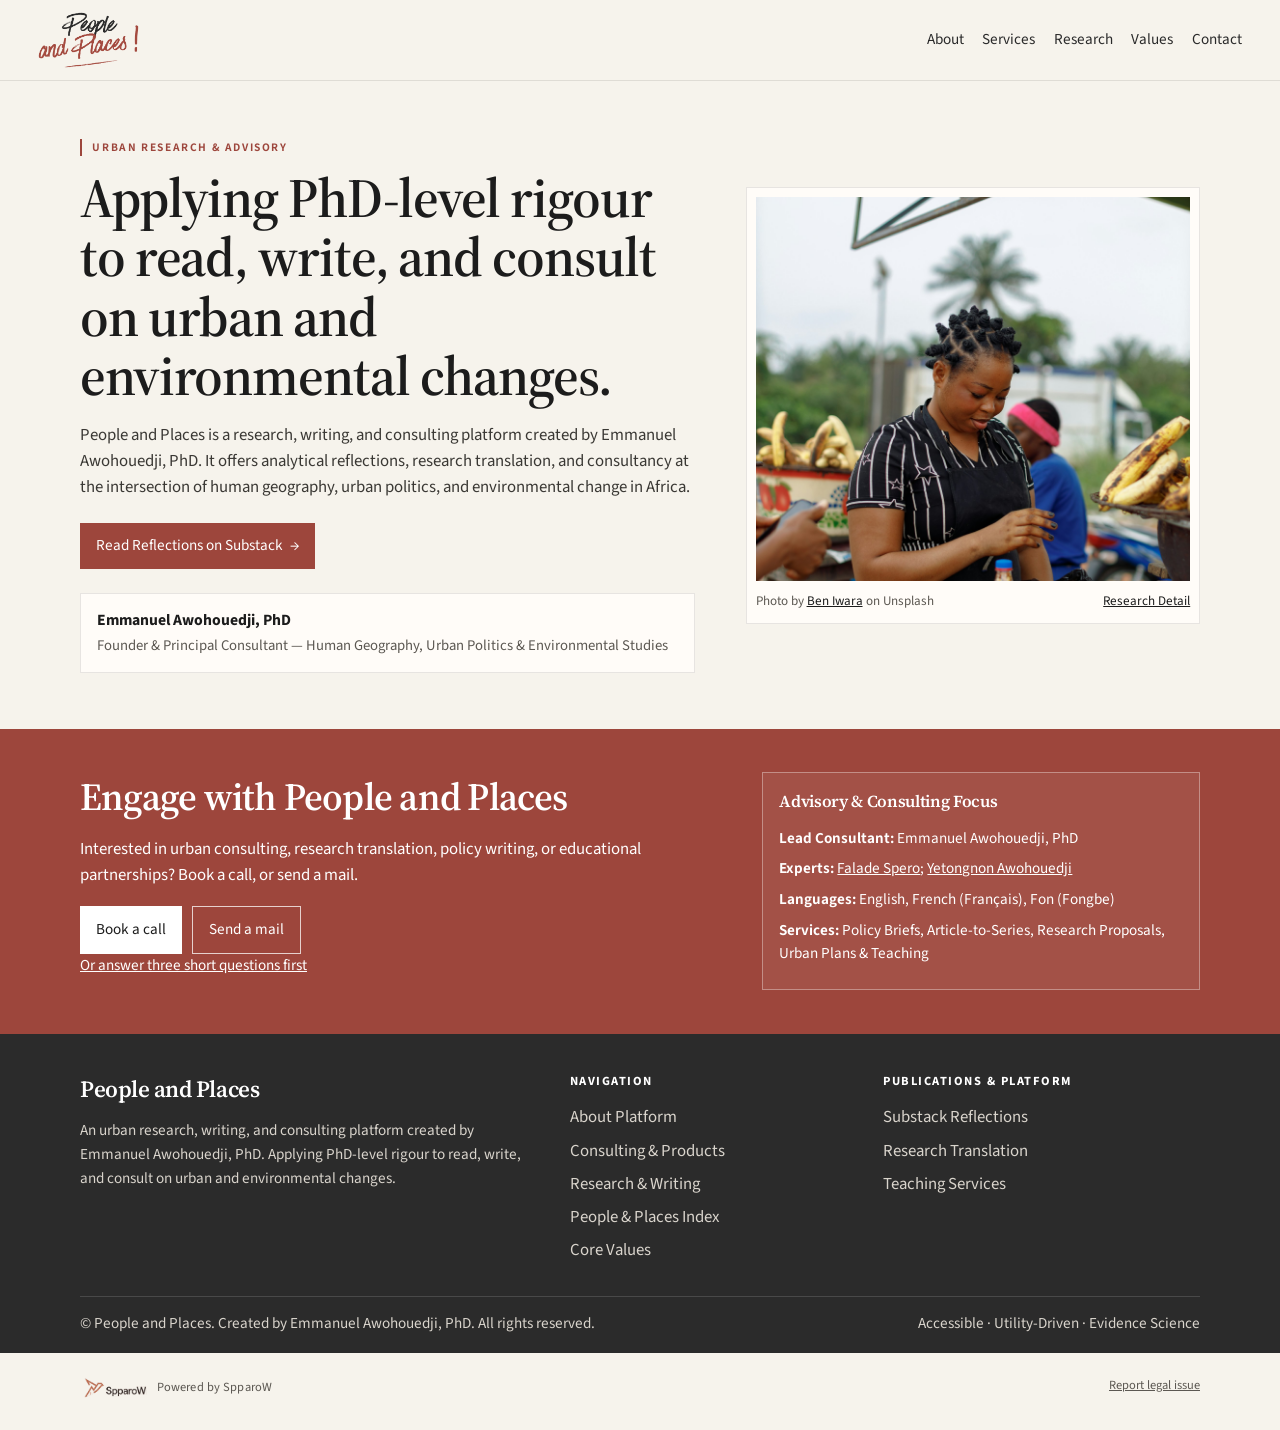
==== commit e9372540: "Apply the site to-do list and link Spéro Faladé to LinkedIn. Use the brush logo, the updated copy an" ====
--- a/index.html
+++ b/index.html
@@ -5,7 +5,7 @@
   <meta name="viewport" content="width=device-width, initial-scale=1">
   <title>People and Places — Emmanuel Awohouedji</title>
   <meta name="description" content="People and Places is an urban research, writing, and consulting platform created by Emmanuel Awohouedji, PhD.">
-  <link rel="icon" href="favicon.svg" type="image/svg+xml">
+  <link rel="icon" href="assets/favicon-logo.png" type="image/png">
   <link rel="preconnect" href="https://fonts.googleapis.com">
   <link rel="preconnect" href="https://fonts.gstatic.com" crossorigin>
   <link href="https://fonts.googleapis.com/css2?family=Source+Sans+3:wght@400;600;700&family=Source+Serif+4:opsz,wght@8..60,500;8..60,600;8..60,700&display=swap" rel="stylesheet">
@@ -15,23 +15,16 @@
   <a class="skip" href="#content">Skip to content</a>
   <header class="site">
     <a class="brand" href="index.html">
-      <span class="mark">People<br>and Places</span>
-      <span class="brand-text">
-        <strong>People and Places</strong>
-        <small>Emmanuel Awohouedji, PhD</small>
-      </span>
+      <img src="assets/logo.png" width="1460" height="813" alt="People and Places">
     </a>
     <button class="nav-toggle" type="button" aria-expanded="false" aria-controls="site-nav">Menu</button>
     <nav class="site-nav" id="site-nav">
       <a href="about.html">About</a>
       <a href="services.html">Services</a>
       <a href="research.html">Research</a>
-      <a href="ppi.html">Index (PPI)</a>
       <a href="values.html">Values</a>
       <a href="contact.html">Contact</a>
-      <a class="slot slot-menu" href="contact.html">Write to me</a>
     </nav>
-    <a class="slot slot-bar" href="contact.html">Write to me</a>
   </header>
 
   <main id="content">
@@ -39,7 +32,7 @@
       <div>
         <p class="kicker bar">Urban research &amp; advisory</p>
         <h1>Applying PhD-level rigour to read, write, and consult on urban and environmental changes.</h1>
-        <p class="lede">People and Places is an urban research, writing, and consulting platform created by Emmanuel Awohouedji, PhD. It offers analytical reflections, research translation, and consultancy at the intersection of human geography, urban politics, and environmental change to help turn rigorous academic insights into actionable public policy and community impact.</p>
+        <p class="lede">People and Places is a research, writing, and consulting platform created by Emmanuel Awohouedji, PhD. It offers analytical reflections, research translation, and consultancy at the intersection of human geography, urban politics, and environmental change in Africa.</p>
         <a class="btn" href="https://emmanuelawohouedji.substack.com/">Read Reflections on Substack <span aria-hidden="true">→</span></a>
         <aside class="identity">
           <strong>Emmanuel Awohouedji, PhD</strong>
@@ -47,9 +40,9 @@
         </aside>
       </div>
       <figure class="hero-photo">
-        <img src="assets/public-space.jpg" width="342" height="238" alt="Wooden bench slats lettered PUBLIC SPACE, with a metal fence and trees behind">
+        <img src="assets/market.jpg" width="1800" height="2700" alt="A woman preparing food at an outdoor market stall">
         <figcaption>
-          <span>Public Space Inquiry &amp; Spatial Politics</span>
+          <span>Photo by <a href="https://unsplash.com/photos/WOsNSHiHV3k">Ben Iwara</a> on Unsplash</span>
           <a href="research.html">Research Detail</a>
         </figcaption>
       </figure>
@@ -59,12 +52,17 @@
       <div class="wrap engage-grid">
         <div>
           <h2>Engage with People and Places</h2>
-          <p>Interested in urban consulting, research translation, policy writing, or educational partnerships? Connect directly through the Substack platform or reach out for specialized advisory services.</p>
-          <a class="btn light" href="https://emmanuelawohouedji.substack.com/">Visit Substack Platform <span aria-hidden="true">→</span></a>
+          <p>Interested in urban consulting, research translation, policy writing, or educational partnerships? Book a call, or send a mail.</p>
+          <div class="btn-row">
+            <a class="btn light" href="https://calendar.google.com/calendar/u/0/appointments/schedules/AcZssZ2o87e62cbN9CJ_osaK5Whq7PfThh_59egOKUDDzX-HF2-EyHskZ9K3xcab_bQLz6yufgFEoceS">Book a call</a>
+            <a class="btn ghost" href="mailto:experts@peoplanplaces.com">Send a mail</a>
+          </div>
+          <p class="engage-alt"><a href="fit.html">Or answer three short questions first</a></p>
         </div>
         <aside class="engage-note">
           <h3>Advisory &amp; Consulting Focus</h3>
           <p><strong>Lead Consultant:</strong> Emmanuel Awohouedji, PhD</p>
+          <p><strong>Experts:</strong> <a href="https://www.linkedin.com/in/sp%C3%A9ro-falad%C3%A9-977180103">Falade Spero</a>; <a href="https://www.researchgate.net/profile/Awohouedji_Doha_Yetongnon_G/">Yetongnon Awohouedji</a></p>
           <p><strong>Languages:</strong> English, French (Français), Fon (Fongbe)</p>
           <p><strong>Services:</strong> Policy Briefs, Article-to-Series, Research Proposals, Urban Plans &amp; Teaching</p>
         </aside>
@@ -103,7 +101,7 @@
     </div>
   </footer>
   <p class="legal-row wrap">
-    <a class="credit" href="https://www.spparow.org">Powered by <span>SpparoW</span></a>
+    <a class="credit" href="https://www.spparow.org"><img src="assets/spparow-logo.png" width="700" height="233" alt=""><span>Powered by <span>SpparoW</span></span></a>
     <a href="mailto:emmanuel.awohouedji@gmail.com?subject=Legal%20issue">Report legal issue</a>
   </p>
   <script src="site.js"></script>
--- a/styles.css
+++ b/styles.css
@@ -65,9 +65,13 @@
 .brand {
   display: flex;
   align-items: center;
-  gap: 0.7rem;
   text-decoration: none;
   margin-right: auto;
+}
+
+.brand img {
+  height: 3.5rem;
+  width: auto;
 }
 
 .mark {
@@ -195,6 +199,20 @@
 
 .btn.light:hover { background: var(--paper); }
 
+.btn.ghost {
+  background: transparent;
+  color: #fff;
+  border: 1px solid rgba(255, 255, 255, 0.75);
+}
+
+.btn.ghost:hover { background: rgba(255, 255, 255, 0.12); }
+
+.btn-row { display: flex; flex-wrap: wrap; gap: 0.6rem; }
+
+.engage-alt { margin: 0.85rem 0 0; font-size: 0.95rem; }
+
+.engage-alt a, .engage-note a { color: #fff; }
+
 .hero {
   display: grid;
   grid-template-columns: minmax(0, 1.15fr) minmax(16rem, 0.85fr);
@@ -228,7 +246,9 @@
 
 .hero-photo img {
   width: 100%;
-  height: auto;
+  height: clamp(16rem, 34vw, 24rem);
+  object-fit: cover;
+  object-position: center 20%;
 }
 
 .hero-photo figcaption {
@@ -301,7 +321,8 @@
 
 .stack-photo img {
   width: 100%;
-  height: auto;
+  height: 13rem;
+  object-fit: cover;
 }
 
 .stack-photo figcaption {
@@ -559,7 +580,7 @@
 
 .contact-grid {
   display: grid;
-  grid-template-columns: minmax(0, 0.9fr) minmax(0, 1.1fr);
+  grid-template-columns: minmax(0, 36rem);
   gap: 2rem;
   padding-bottom: 3rem;
 }
@@ -661,6 +682,18 @@
 
 .legal-row a { color: var(--muted); }
 
+.legal-row .credit {
+  display: inline-flex;
+  align-items: center;
+  gap: 0.45rem;
+  text-decoration: none;
+}
+
+.legal-row .credit img {
+  height: 1.45rem;
+  width: auto;
+}
+
 .credit span { letter-spacing: 0.01em; }
 
 @media (max-width: 980px) {
